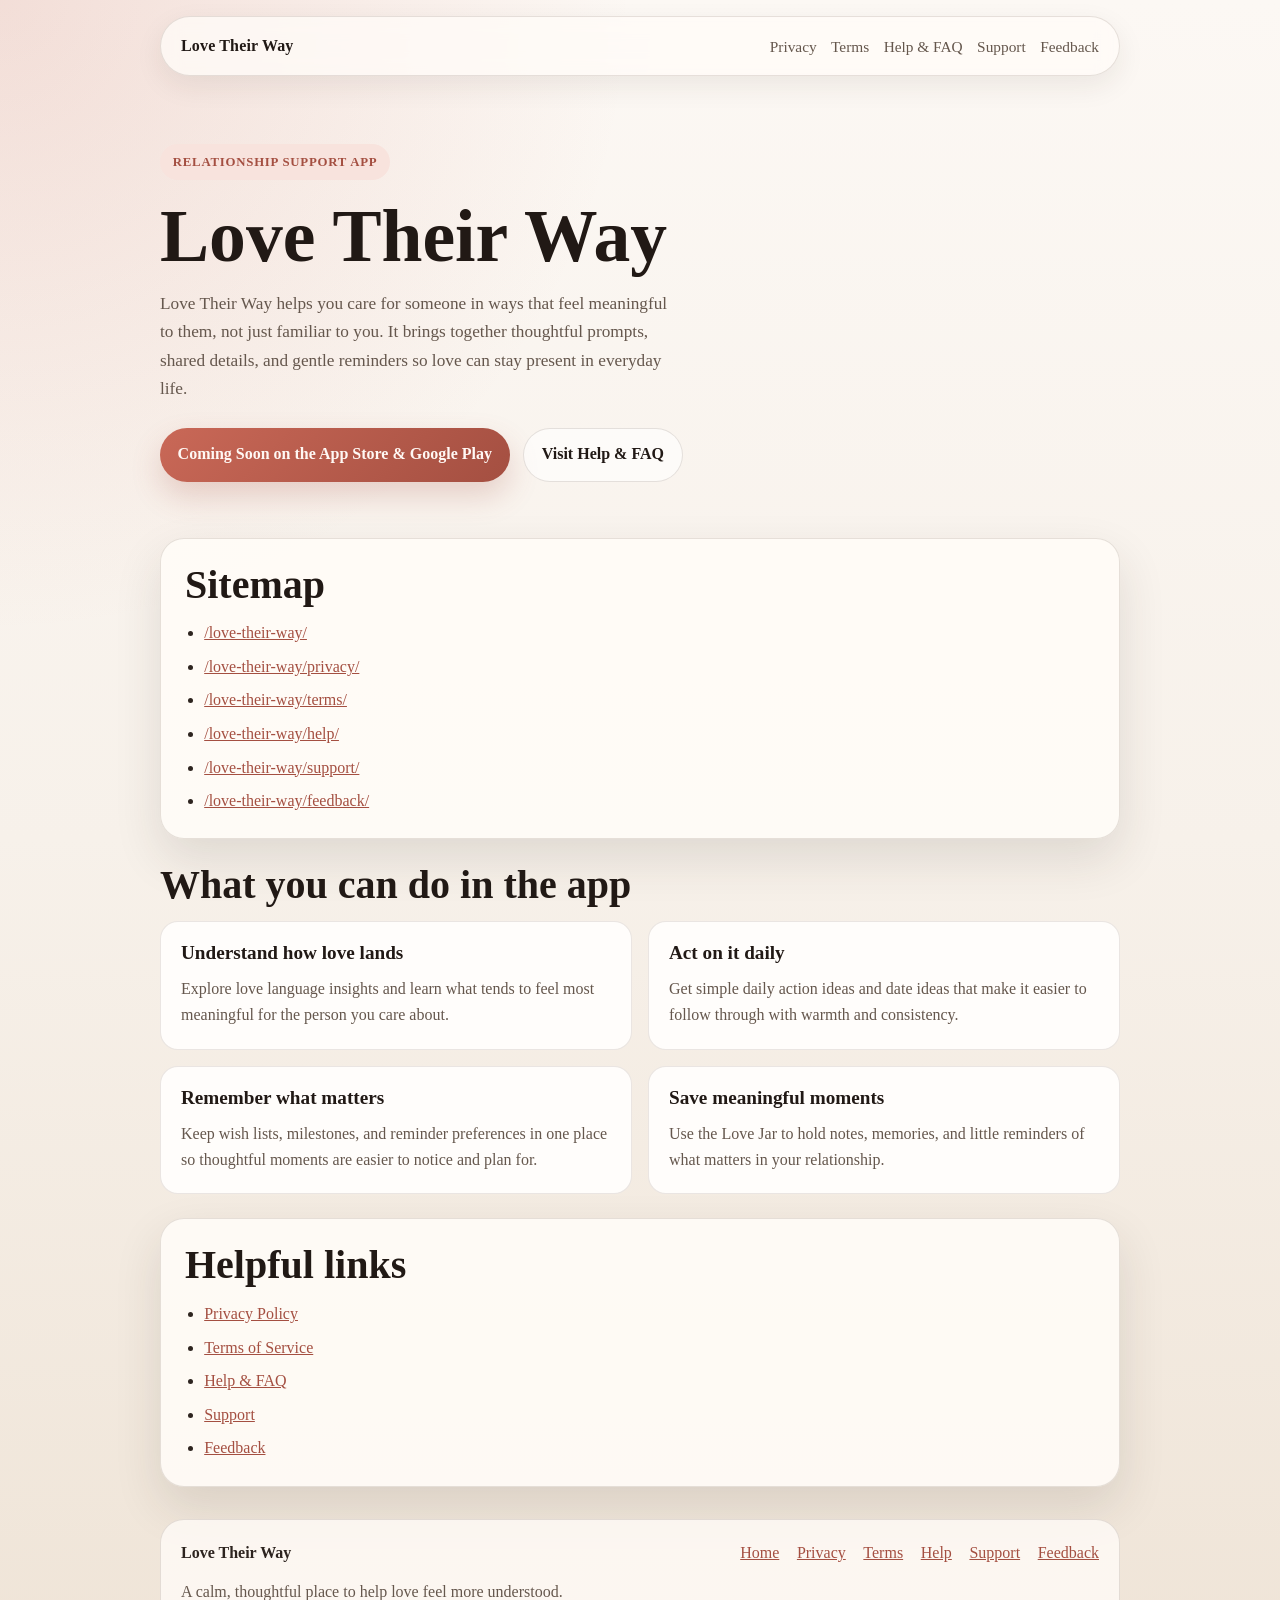
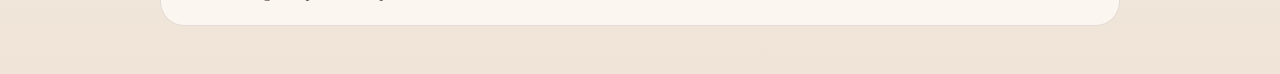
==== love-their-way/index.html @ e8b59224 "Added love their way site" ====
<!DOCTYPE html>
<html lang="en">
<head>
  <meta charset="UTF-8" />
  <meta name="viewport" content="width=device-width, initial-scale=1.0" />
  <meta
    name="description"
    content="Love Their Way is a relationship support app that helps you show love in ways that land well."
  />
  <title>Love Their Way</title>
  <link rel="stylesheet" href="./styles.css" />
</head>
<body>
  <header class="site-header shell">
    <nav class="nav" aria-label="Primary">
      <a class="brand" href="/love-their-way/">Love Their Way</a>
      <div class="nav-links">
        <a href="/love-their-way/privacy/">Privacy</a>
        <a href="/love-their-way/terms/">Terms</a>
        <a href="/love-their-way/help/">Help &amp; FAQ</a>
        <a href="/love-their-way/support/">Support</a>
        <a href="/love-their-way/feedback/">Feedback</a>
      </div>
    </nav>
  </header>

  <main class="shell">
    <section class="hero">
      <span class="eyebrow">Relationship Support App</span>
      <h1>Love Their Way</h1>
      <p class="lead">
        Love Their Way helps you care for someone in ways that feel meaningful to them, not just familiar to you.
        It brings together thoughtful prompts, shared details, and gentle reminders so love can stay present in everyday life.
      </p>
      <div class="actions">
        <span class="button" aria-label="Coming soon">Coming Soon on the App Store &amp; Google Play</span>
        <a class="button-secondary" href="/love-their-way/help/">Visit Help &amp; FAQ</a>
      </div>
    </section>

    <section class="section">
      <div class="panel">
        <h2>Sitemap</h2>
        <ul class="link-list">
          <li><a href="/love-their-way/">/love-their-way/</a></li>
          <li><a href="/love-their-way/privacy/">/love-their-way/privacy/</a></li>
          <li><a href="/love-their-way/terms/">/love-their-way/terms/</a></li>
          <li><a href="/love-their-way/help/">/love-their-way/help/</a></li>
          <li><a href="/love-their-way/support/">/love-their-way/support/</a></li>
          <li><a href="/love-their-way/feedback/">/love-their-way/feedback/</a></li>
        </ul>
      </div>
    </section>

    <section class="section">
      <h2>What you can do in the app</h2>
      <div class="grid feature-grid">
        <article class="card">
          <h3>Understand how love lands</h3>
          <p>
            Explore love language insights and learn what tends to feel most meaningful for the person you care about.
          </p>
        </article>
        <article class="card">
          <h3>Act on it daily</h3>
          <p>
            Get simple daily action ideas and date ideas that make it easier to follow through with warmth and consistency.
          </p>
        </article>
        <article class="card">
          <h3>Remember what matters</h3>
          <p>
            Keep wish lists, milestones, and reminder preferences in one place so thoughtful moments are easier to notice and plan for.
          </p>
        </article>
        <article class="card">
          <h3>Save meaningful moments</h3>
          <p>
            Use the Love Jar to hold notes, memories, and little reminders of what matters in your relationship.
          </p>
        </article>
      </div>
    </section>

    <section class="section">
      <div class="panel">
        <h2>Helpful links</h2>
        <ul class="link-list">
          <li><a href="/love-their-way/privacy/">Privacy Policy</a></li>
          <li><a href="/love-their-way/terms/">Terms of Service</a></li>
          <li><a href="/love-their-way/help/">Help &amp; FAQ</a></li>
          <li><a href="/love-their-way/support/">Support</a></li>
          <li><a href="/love-their-way/feedback/">Feedback</a></li>
        </ul>
      </div>
    </section>
  </main>

  <footer class="footer shell">
    <div class="footer-panel">
      <div>
        <strong>Love Their Way</strong>
        <p class="muted">A calm, thoughtful place to help love feel more understood.</p>
      </div>
      <div class="footer-links">
        <a href="/love-their-way/">Home</a>
        <a href="/love-their-way/privacy/">Privacy</a>
        <a href="/love-their-way/terms/">Terms</a>
        <a href="/love-their-way/help/">Help</a>
        <a href="/love-their-way/support/">Support</a>
        <a href="/love-their-way/feedback/">Feedback</a>
      </div>
    </div>
  </footer>
</body>
</html>
---- love-their-way/styles.css ----
:root {
  --bg: #f7f1ea;
  --bg-deep: #efe4d7;
  --surface: rgba(255, 252, 248, 0.88);
  --surface-strong: #fffdfb;
  --line: rgba(83, 61, 47, 0.14);
  --text: #2d241f;
  --muted: #65574d;
  --heading: #211915;
  --accent: #c96857;
  --accent-deep: #a44f41;
  --accent-soft: #f8e3dd;
  --success: #4c7a62;
  --shadow: 0 20px 48px rgba(52, 38, 29, 0.12);
  --radius-lg: 24px;
  --radius-md: 18px;
  --radius-sm: 12px;
  --max-width: 960px;
}

* {
  box-sizing: border-box;
}

html {
  scroll-behavior: smooth;
}

body {
  margin: 0;
  font-family: Georgia, "Times New Roman", serif;
  color: var(--text);
  line-height: 1.65;
  background:
    radial-gradient(circle at top left, rgba(201, 104, 87, 0.18), transparent 30%),
    linear-gradient(180deg, #fcf8f4 0%, var(--bg) 50%, var(--bg-deep) 100%);
}

a {
  color: var(--accent-deep);
}

a:hover,
a:focus-visible {
  color: var(--heading);
}

.shell {
  width: min(calc(100% - 2rem), var(--max-width));
  margin: 0 auto;
}

.site-header {
  padding: 1rem 0 0;
}

.nav {
  display: flex;
  align-items: center;
  justify-content: space-between;
  gap: 1rem;
  padding: 1rem 1.25rem;
  border: 1px solid var(--line);
  border-radius: 999px;
  background: rgba(255, 252, 248, 0.78);
  box-shadow: 0 10px 28px rgba(52, 38, 29, 0.08);
  backdrop-filter: blur(10px);
}

.brand {
  color: var(--heading);
  text-decoration: none;
  font-weight: 700;
  letter-spacing: 0.01em;
}

.nav-links {
  display: flex;
  flex-wrap: wrap;
  gap: 0.9rem;
}

.nav-links a {
  text-decoration: none;
  color: var(--muted);
  font-size: 0.96rem;
}

.hero,
.page-hero {
  padding: 4.25rem 0 2rem;
}

.eyebrow {
  display: inline-block;
  padding: 0.45rem 0.8rem;
  border-radius: 999px;
  background: var(--accent-soft);
  color: var(--accent-deep);
  font-size: 0.8rem;
  font-weight: 700;
  letter-spacing: 0.06em;
  text-transform: uppercase;
}

h1,
h2,
h3 {
  margin: 0;
  color: var(--heading);
  line-height: 1.1;
}

h1 {
  margin-top: 1rem;
  font-size: clamp(2.8rem, 7vw, 4.6rem);
}

h2 {
  font-size: clamp(1.8rem, 4vw, 2.5rem);
  margin-bottom: 0.85rem;
}

h3 {
  font-size: 1.2rem;
  margin-bottom: 0.45rem;
}

p {
  margin: 0.8rem 0 0;
}

.lead {
  max-width: 60ch;
  color: var(--muted);
  font-size: 1.08rem;
}

.actions {
  display: flex;
  flex-wrap: wrap;
  gap: 0.85rem;
  margin-top: 1.5rem;
}

.button,
.button-secondary {
  display: inline-flex;
  align-items: center;
  justify-content: center;
  min-height: 3rem;
  padding: 0.8rem 1.1rem;
  border-radius: 999px;
  text-decoration: none;
  font-weight: 700;
}

.button {
  background: linear-gradient(135deg, var(--accent), var(--accent-deep));
  color: #fff8f4;
  box-shadow: 0 14px 30px rgba(164, 79, 65, 0.22);
}

.button-secondary {
  border: 1px solid var(--line);
  color: var(--heading);
  background: rgba(255, 255, 255, 0.6);
}

.section {
  padding: 1.5rem 0 0;
}

.panel {
  padding: 1.5rem;
  border: 1px solid var(--line);
  border-radius: var(--radius-lg);
  background: var(--surface);
  box-shadow: var(--shadow);
}

.grid {
  display: grid;
  gap: 1rem;
}

.feature-grid {
  grid-template-columns: repeat(2, minmax(0, 1fr));
}

.card {
  padding: 1.25rem;
  border-radius: var(--radius-md);
  border: 1px solid rgba(83, 61, 47, 0.12);
  background: var(--surface-strong);
}

.card p,
.card li {
  color: var(--muted);
}

.list,
.link-list {
  margin: 0.8rem 0 0;
  padding-left: 1.2rem;
}

.link-list li + li,
.list li + li {
  margin-top: 0.45rem;
}

.notice {
  margin-top: 1rem;
  padding: 1rem 1.1rem;
  border-left: 4px solid var(--accent);
  border-radius: 0 var(--radius-sm) var(--radius-sm) 0;
  background: #fff3ef;
}

.callout {
  margin-top: 1.1rem;
  padding: 1rem 1.1rem;
  border-radius: var(--radius-md);
  background: #f4f8f4;
  border: 1px solid rgba(76, 122, 98, 0.18);
}

.faq-item + .faq-item,
.policy-section + .policy-section {
  margin-top: 1.4rem;
}

.muted {
  color: var(--muted);
}

.footer {
  padding: 2rem 0 3rem;
}

.footer-panel {
  display: flex;
  flex-wrap: wrap;
  justify-content: space-between;
  gap: 1rem;
  padding: 1.25rem;
  border: 1px solid var(--line);
  border-radius: var(--radius-lg);
  background: rgba(255, 252, 248, 0.78);
}

.footer-links {
  display: flex;
  flex-wrap: wrap;
  gap: 0.9rem 1.1rem;
}

@media (max-width: 760px) {
  .nav,
  .footer-panel {
    border-radius: 28px;
  }

  .feature-grid {
    grid-template-columns: 1fr;
  }

  .nav {
    align-items: flex-start;
    flex-direction: column;
  }
}
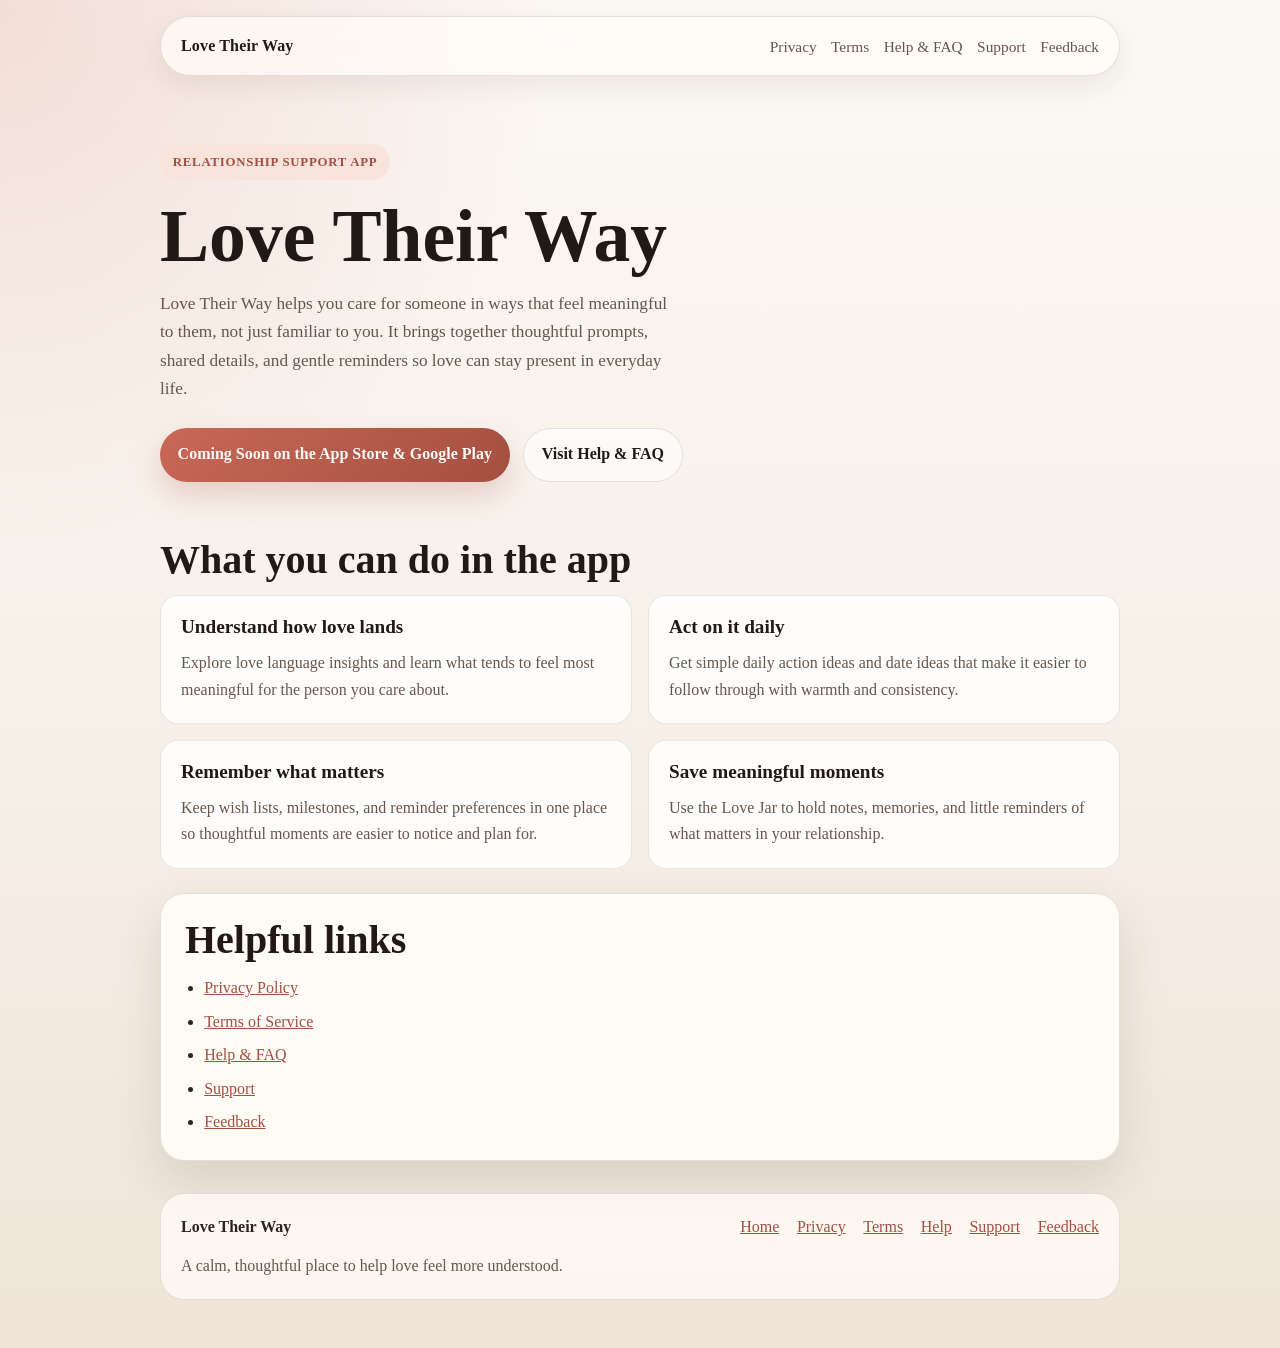
==== commit 31f4c007: "Remove Love Their Way sitemap section" ====
--- a/love-their-way/index.html
+++ b/love-their-way/index.html
@@ -35,20 +35,6 @@
       <div class="actions">
         <span class="button" aria-label="Coming soon">Coming Soon on the App Store &amp; Google Play</span>
         <a class="button-secondary" href="/love-their-way/help/">Visit Help &amp; FAQ</a>
-      </div>
-    </section>
-
-    <section class="section">
-      <div class="panel">
-        <h2>Sitemap</h2>
-        <ul class="link-list">
-          <li><a href="/love-their-way/">/love-their-way/</a></li>
-          <li><a href="/love-their-way/privacy/">/love-their-way/privacy/</a></li>
-          <li><a href="/love-their-way/terms/">/love-their-way/terms/</a></li>
-          <li><a href="/love-their-way/help/">/love-their-way/help/</a></li>
-          <li><a href="/love-their-way/support/">/love-their-way/support/</a></li>
-          <li><a href="/love-their-way/feedback/">/love-their-way/feedback/</a></li>
-        </ul>
       </div>
     </section>
 
